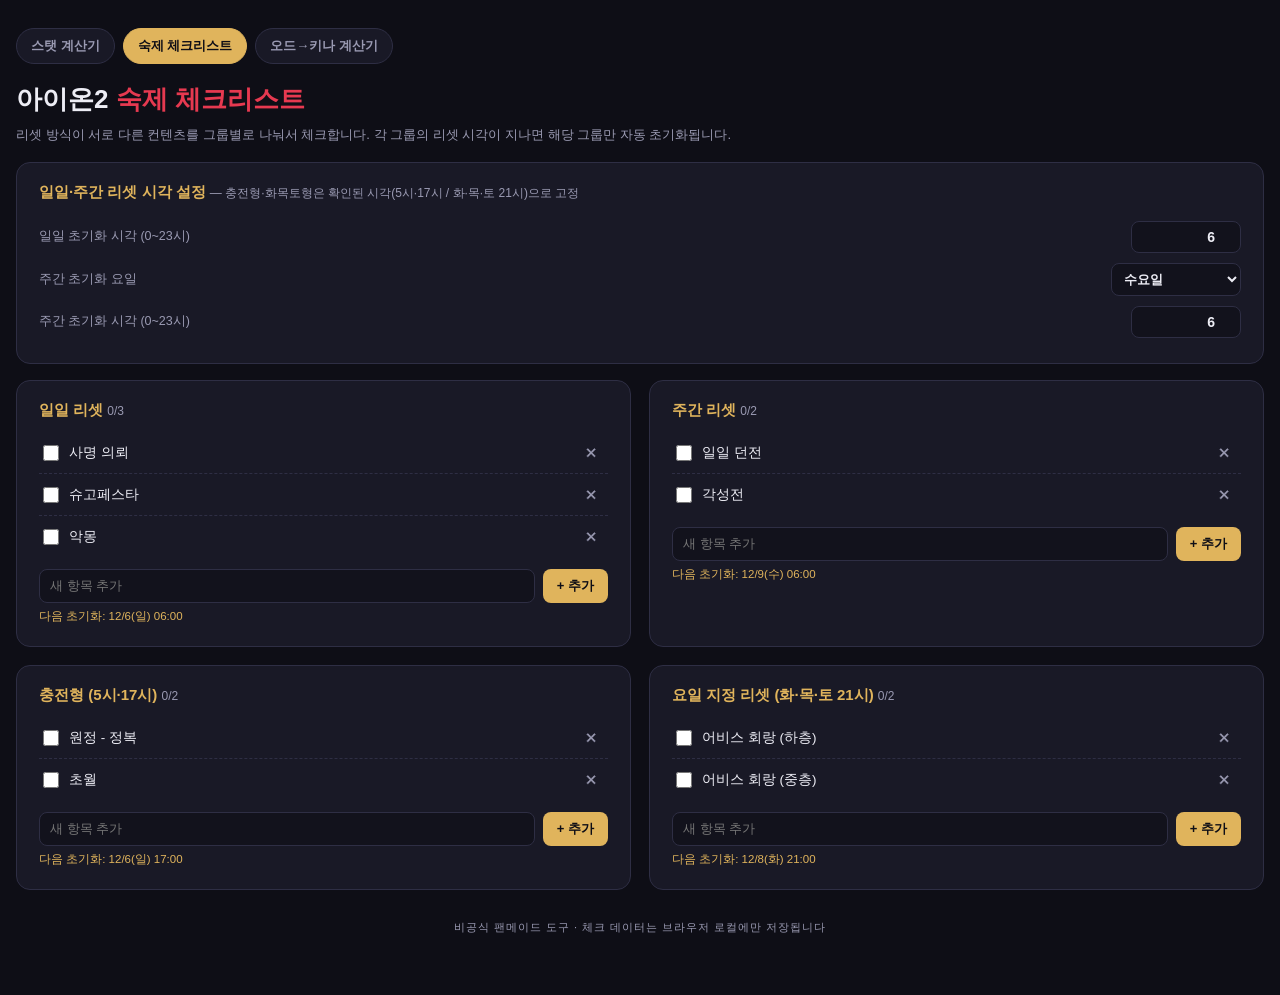
==== checklist.html @ 4ab6c8db "Initial commit: 아이온2 스탯 효율 계산기, 숙제 체크리스트, 오드→키나 계산기 Co-Authored-By: Claude Sonnet 5 <noreply@anthrop" ====
<!DOCTYPE html>
<html lang="ko">
<head>
<meta charset="UTF-8">
<meta name="viewport" content="width=device-width, initial-scale=1.0">
<title>아이온2 숙제 체크리스트</title>
<link rel="stylesheet" href="style.css">
</head>
<body>
<div class="wrap">
  <nav class="topnav">
    <a href="index.html">스탯 계산기</a>
    <a href="checklist.html" class="on">숙제 체크리스트</a>
    <a href="odd-calc.html">오드→키나 계산기</a>
  </nav>

  <header class="head">
    <h1>아이온2 <span>숙제 체크리스트</span></h1>
    <p class="sub">리셋 방식이 서로 다른 컨텐츠를 그룹별로 나눠서 체크합니다. 각 그룹의 리셋 시각이 지나면 해당 그룹만 자동 초기화됩니다.</p>
  </header>

  <div class="card" style="margin-top:16px">
    <h2>일일·주간 리셋 시각 설정 <span style="color:var(--muted);font-weight:400;font-size:12px">— 충전형·화목토형은 확인된 시각(5시·17시 / 화·목·토 21시)으로 고정</span></h2>
    <div class="field"><label>일일 초기화 시각 (0~23시)</label><input type="number" id="dailyHour" value="6" min="0" max="23" step="1"></div>
    <div class="field"><label>주간 초기화 요일</label>
      <select id="weeklyDay">
        <option value="0">일요일</option>
        <option value="1">월요일</option>
        <option value="2">화요일</option>
        <option value="3" selected>수요일</option>
        <option value="4">목요일</option>
        <option value="5">금요일</option>
        <option value="6">토요일</option>
      </select>
    </div>
    <div class="field"><label>주간 초기화 시각 (0~23시)</label><input type="number" id="weeklyHour" value="6" min="0" max="23" step="1"></div>
  </div>

  <div id="groups" class="groups-grid"></div>

  <footer>비공식 팬메이드 도구 · 체크 데이터는 브라우저 로컬에만 저장됩니다</footer>
</div>
<script src="checklist.js"></script>
</body>
</html>
---- style.css ----
:root{
  --bg:#0e0e16; --card:#191926; --card2:#1f1f30; --line:#2e2e44;
  --txt:#ededf5; --muted:#9a9ab2; --red:#e63950; --gold:#e0b45c;
}
*{margin:0;padding:0;box-sizing:border-box}
body{background:var(--bg);font-family:'Malgun Gothic','맑은 고딕',sans-serif;color:var(--txt);min-height:100vh;padding:28px 16px 60px}
.wrap{max-width:1400px;margin:0 auto}
h1{font-size:26px;font-weight:800}
h1 span{color:var(--red)}
.sub{color:var(--muted);font-size:13px;margin-top:8px;line-height:1.6}
.disclaimer{margin-top:16px;background:#241a1e;border:1px solid #4a2530;border-radius:10px;padding:12px 16px;font-size:12.5px;color:#e8b8c2;line-height:1.6}
.disclaimer b{color:#ffd3dc}
.disclaimer-note{display:inline-block;margin-top:6px;font-style:italic;color:var(--muted);font-size:11.5px}
.grid{display:grid;grid-template-columns:1.4fr 1fr;gap:18px;margin-top:20px}
@media(max-width:900px){.grid{grid-template-columns:1fr}}
.card{background:var(--card);border:1px solid var(--line);border-radius:14px;padding:20px 22px}
.card2{background:var(--card2);border:1px solid var(--line);border-radius:14px;padding:20px 22px;align-self:start}
@media(min-width:901px){.card2{position:sticky;top:16px;max-height:calc(100vh - 32px);overflow-y:auto}}
.core-cols{display:grid;grid-template-columns:repeat(3,1fr);gap:0 18px;margin-top:4px}
.core-cols .field{flex-direction:column;align-items:stretch;gap:4px;padding:7px 0}
.core-cols .field input,.core-cols .field select{width:100%;text-align:left}
@media(max-width:1150px){.core-cols{grid-template-columns:1fr 1fr}}
@media(max-width:820px){.core-cols{grid-template-columns:1fr}}
h2{font-size:15px;font-weight:700;color:var(--gold);margin-bottom:14px}
h2.r{color:var(--red)}
.field{display:flex;align-items:center;justify-content:space-between;gap:10px;padding:5px 0}
.field.disabled label,.field.disabled input{opacity:.5}
.field label{font-size:12.5px;color:var(--muted);flex:1;line-height:1.35}
.field input{width:110px;background:#12121c;border:1px solid var(--line);border-radius:8px;color:var(--txt);font-size:14px;font-weight:700;padding:7px 10px;text-align:right;font-family:inherit}
.field input:focus{outline:none;border-color:var(--red)}
.field select{width:130px;background:#12121c;border:1px solid var(--line);border-radius:8px;color:var(--txt);font-size:13px;font-weight:700;padding:7px 8px;font-family:inherit}
.field select:focus{outline:none;border-color:var(--red)}
.sect{margin-top:14px;padding-top:10px;border-top:1px dashed var(--line);font-size:11.5px;color:var(--muted);font-weight:700;letter-spacing:1px}
.sect.muted{color:#6a6a80}
.hint{font-size:11.5px;color:var(--gold);padding:6px 0 2px}
.pockets{display:grid;grid-template-columns:1fr 1fr 1fr;gap:10px;margin-bottom:12px}
.pockets.one{grid-template-columns:1fr}
.pk{background:#15151f;border:1px solid var(--line);border-radius:10px;padding:10px 12px;text-align:center}
.pk.wide{padding:16px 12px}
.pk .n{font-size:11px;color:var(--muted)}
.pk .v{font-size:18px;font-weight:800;color:var(--gold);margin-top:3px}
.pk .v.big{font-size:30px;color:var(--red)}
.mults{display:flex;flex-wrap:wrap;gap:8px;margin-bottom:6px}
.mtag{background:#15151f;border:1px solid var(--line);border-radius:999px;padding:5px 12px;font-size:11.5px;color:var(--muted)}
.mtag b{color:var(--txt)}
.bar-row{display:flex;align-items:center;gap:12px;margin:9px 0}
.bar-name{width:190px;font-size:12.5px;text-align:right;flex-shrink:0;line-height:1.25}
.src-tag{font-size:10px;color:#7fb8a3;font-weight:600}
.slot-grid{display:grid;grid-template-columns:repeat(auto-fill,minmax(240px,1fr));gap:10px;margin-top:6px}
.slot-card{background:#15151f;border:1px solid var(--line);border-radius:10px;padding:12px 14px}
.slot-card .sn{font-size:12px;font-weight:700;color:var(--gold);margin-bottom:8px}
.slot-row{display:flex;flex-wrap:wrap;align-items:center;gap:4px;margin-bottom:6px}
.slot-row:last-child{margin-bottom:0}
.slot-label{font-size:10.5px;color:var(--muted);width:32px;flex-shrink:0}
.slot-opt{display:inline-block;font-size:11.5px;color:var(--muted);background:#1c1c2a;border:1px solid var(--line);border-radius:999px;padding:3px 9px;margin:0 4px 4px 0}
.slot-opt.best{color:#0e0e16;background:var(--gold);border-color:var(--gold);font-weight:700}
.slot-opt.unverified{border-style:dashed;color:#8a8a9c;cursor:help}
.bar-track{flex:1;height:26px;background:#15151f;border-radius:6px;position:relative;overflow:hidden}
.bar-fill{height:100%;border-radius:6px;display:flex;align-items:center;justify-content:flex-end;padding-right:9px;font-size:12px;font-weight:700;min-width:2px;transition:width .25s}
.bar-val{position:absolute;top:0;height:100%;display:flex;align-items:center;font-size:12px;font-weight:700;color:var(--gold);padding-left:8px}
.divider{border-top:1px dashed var(--line);margin:12px 0}
.note{font-size:11px;color:var(--muted);line-height:1.7;margin-top:14px}
.warn{color:var(--red);font-size:12px;margin-top:8px;display:none}
.combat-toggle{background:#15151f;border:1px solid var(--line);border-radius:10px;padding:8px 12px;margin-bottom:4px}
.combat-toggle label{color:var(--gold);font-weight:700}
.combat-toggle select{width:150px}
.changelog{list-style:none}
.changelog li{font-size:12px;color:var(--muted);line-height:1.7;padding:7px 0;border-bottom:1px dashed var(--line)}
.changelog li:last-child{border-bottom:none}
.changelog .cd{display:inline-block;color:var(--gold);font-weight:700;font-size:11px;margin-right:8px;min-width:78px}
footer{text-align:center;color:var(--muted);font-size:11px;margin-top:30px;letter-spacing:1px}
.topnav{display:flex;gap:8px;margin-bottom:18px}
.topnav a{color:var(--muted);text-decoration:none;font-size:13px;font-weight:700;padding:8px 14px;border-radius:999px;border:1px solid var(--line);background:var(--card)}
.topnav a.on{color:#0e0e16;background:var(--gold);border-color:var(--gold)}
.progress-tag{font-size:12px;color:var(--muted);font-weight:400}
.task-list{display:flex;flex-direction:column;gap:2px;margin-top:4px}
.task-row{display:flex;align-items:center;justify-content:space-between;gap:8px;padding:8px 4px;border-bottom:1px dashed var(--line)}
.task-row:last-child{border-bottom:none}
.task-check{display:flex;align-items:center;gap:10px;font-size:13.5px;cursor:pointer;flex:1}
.task-check input{width:16px;height:16px;accent-color:var(--gold);flex-shrink:0}
.task-row.done .task-check span{color:var(--muted);text-decoration:line-through}
.task-del{background:none;border:none;color:var(--muted);cursor:pointer;font-size:13px;padding:4px 6px;border-radius:6px}
.task-del:hover{color:var(--red);background:#241a1e}
.add-row{display:flex;gap:8px;margin-top:12px}
.add-row input{flex:1;background:#12121c;border:1px solid var(--line);border-radius:8px;color:var(--txt);font-size:13px;padding:8px 10px;font-family:inherit}
.add-row input:focus{outline:none;border-color:var(--red)}
.add-row button{background:var(--gold);color:#0e0e16;border:none;border-radius:8px;padding:8px 14px;font-size:13px;font-weight:700;cursor:pointer;white-space:nowrap}
.add-row button:hover{opacity:.9}
.groups-grid{display:grid;grid-template-columns:1fr 1fr;gap:18px;margin-top:16px}
@media(max-width:800px){.groups-grid{grid-template-columns:1fr}}
.odd-table{width:100%;border-collapse:collapse;font-size:12.5px;white-space:nowrap}
.odd-table th{text-align:left;color:var(--gold);font-weight:700;padding:8px 10px;border-bottom:1px solid var(--line);font-size:11.5px}
.odd-table td{padding:7px 10px;border-bottom:1px dashed var(--line);color:var(--txt)}
.odd-table tbody tr:hover{background:#1c1c2a}
.odd-nick{color:var(--muted);font-size:11px}
.odd-eff{color:var(--gold);font-weight:700}
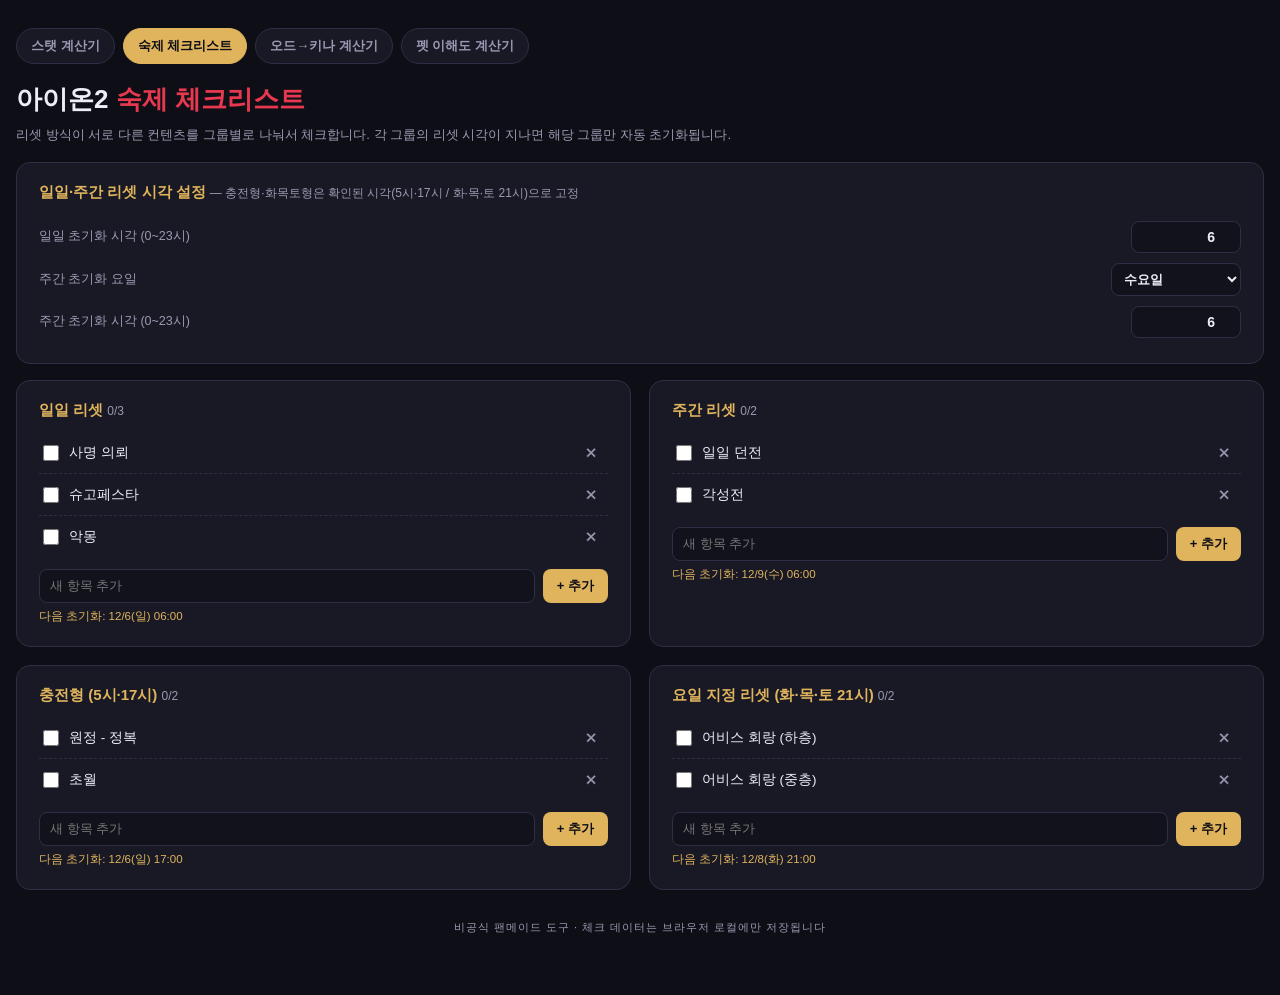
==== commit a6bd33e7: "펫 종족 이해도 계산기 페이지 추가 NC 공식 확률정보(probability.plaync.com/aion2) "펫 종족 이해도" 표 원문을 기반으로, 종족·슬롯·레벨별 원하는 옵션" ====
--- a/checklist.html
+++ b/checklist.html
@@ -12,6 +12,7 @@
     <a href="index.html">스탯 계산기</a>
     <a href="checklist.html" class="on">숙제 체크리스트</a>
     <a href="odd-calc.html">오드→키나 계산기</a>
+    <a href="pet-calc.html">펫 이해도 계산기</a>
   </nav>
 
   <header class="head">
--- a/style.css
+++ b/style.css
@@ -94,3 +94,11 @@
 .odd-table tbody tr:hover{background:#1c1c2a}
 .odd-nick{color:var(--muted);font-size:11px}
 .odd-eff{color:var(--gold);font-weight:700}
+.grade-tag{display:inline-block;font-size:10.5px;font-weight:700;padding:2px 8px;border-radius:999px;background:#15151f;border:1px solid var(--line)}
+.grade-tag.g-n{color:#9a9ab2}
+.grade-tag.g-r{color:#6fb3e0;border-color:#2a4a63}
+.grade-tag.g-l{color:#b98ee6;border-color:#453260}
+.grade-tag.g-u{color:var(--gold);border-color:#5a4726}
+.grade-tag.g-h{color:var(--red);border-color:#5a2530;font-weight:800}
+.target-row{background:#20202e}
+.target-row td:first-child{border-left:2px solid var(--gold)}
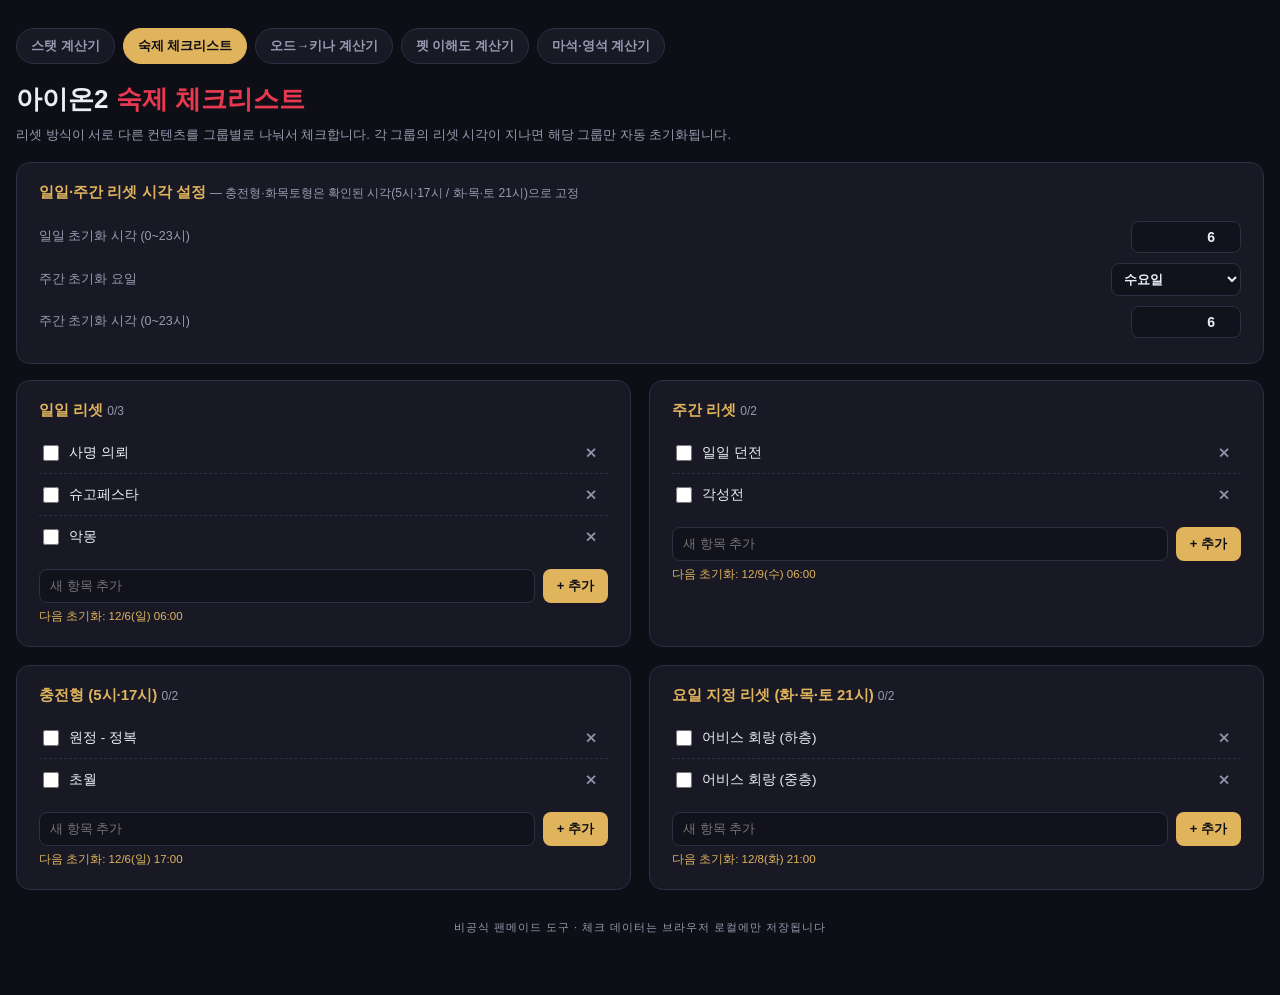
==== commit e222dc6d: "마석·영석 계산기 페이지 추가 NC 공식 확률정보(probability.plaync.com/aion2) "마석/영석 확률" 표 원문을 기반으로, 마석/영석 12종(하급~상급 x 마" ====
--- a/checklist.html
+++ b/checklist.html
@@ -13,6 +13,7 @@
     <a href="checklist.html" class="on">숙제 체크리스트</a>
     <a href="odd-calc.html">오드→키나 계산기</a>
     <a href="pet-calc.html">펫 이해도 계산기</a>
+    <a href="manastone-calc.html">마석·영석 계산기</a>
   </nav>
 
   <header class="head">
--- a/style.css
+++ b/style.css
@@ -102,3 +102,8 @@
 .grade-tag.g-h{color:var(--red);border-color:#5a2530;font-weight:800}
 .target-row{background:#20202e}
 .target-row td:first-child{border-left:2px solid var(--gold)}
+.cost-grid{display:grid;grid-template-columns:repeat(auto-fill,minmax(78px,1fr));gap:8px;margin-top:8px}
+.cost-cell{background:#15151f;border:1px solid var(--line);border-radius:8px;padding:6px 8px;text-align:center}
+.cost-cell label{display:block;font-size:10px;color:var(--muted);margin-bottom:4px}
+.cost-cell input{width:100%;background:#12121c;border:1px solid var(--line);border-radius:6px;color:var(--gold);font-size:13px;font-weight:700;padding:5px 4px;text-align:center;font-family:inherit}
+.cost-cell input:focus{outline:none;border-color:var(--gold)}
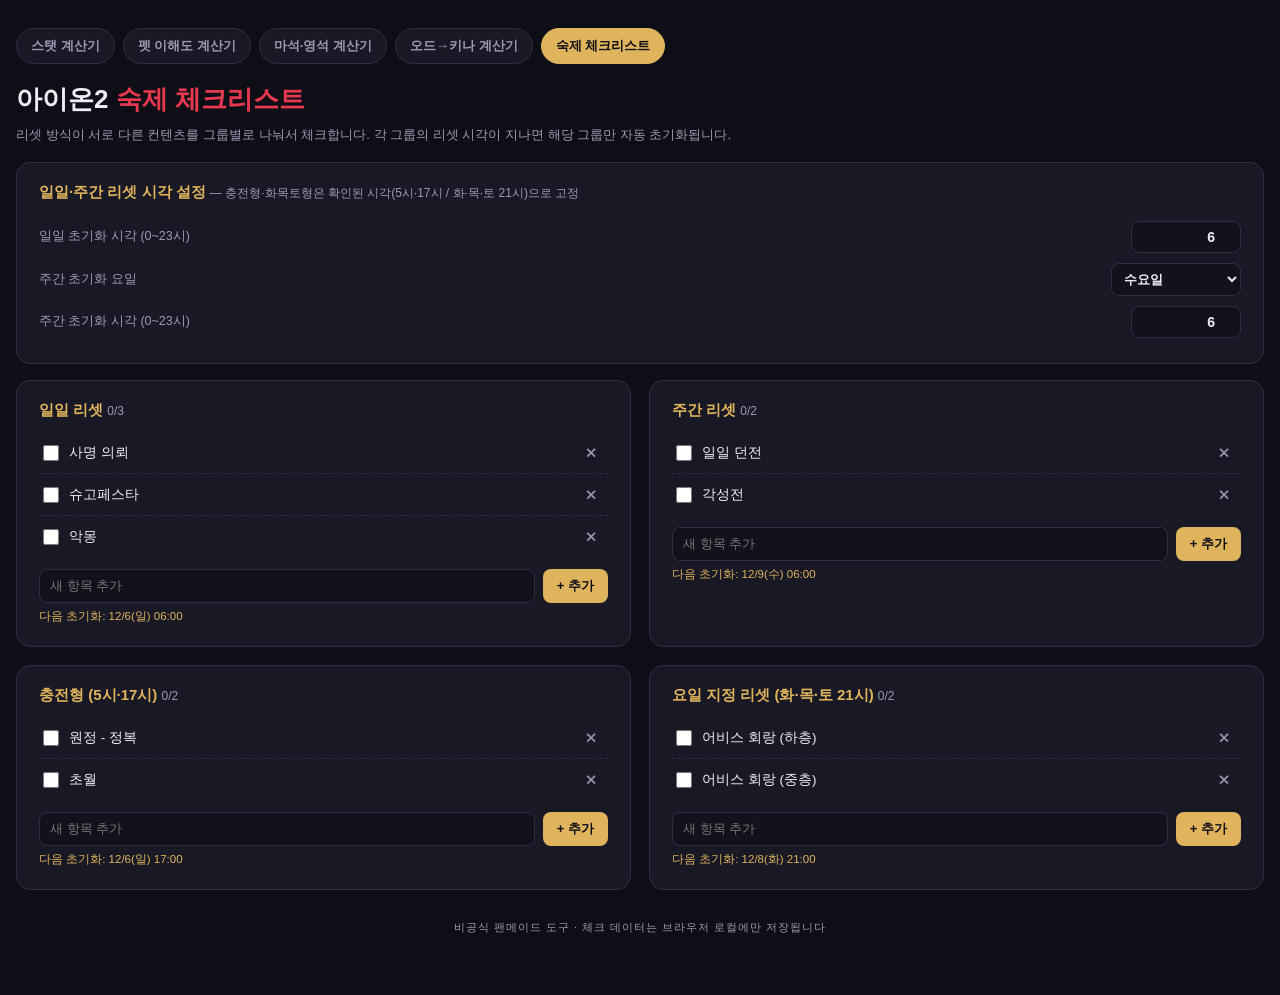
==== commit da6dbb47: "네비게이션 메뉴 순서 변경 스탯계산 > 펫이해도 > 마석·영석 > 오드→키나 > 숙제 순으로 5개 페이지 전부 통일.  Co-Authored-By: Claude Sonnet 5 <" ====
--- a/checklist.html
+++ b/checklist.html
@@ -10,10 +10,10 @@
 <div class="wrap">
   <nav class="topnav">
     <a href="index.html">스탯 계산기</a>
-    <a href="checklist.html" class="on">숙제 체크리스트</a>
-    <a href="odd-calc.html">오드→키나 계산기</a>
     <a href="pet-calc.html">펫 이해도 계산기</a>
     <a href="manastone-calc.html">마석·영석 계산기</a>
+    <a href="odd-calc.html">오드→키나 계산기</a>
+    <a href="checklist.html" class="on">숙제 체크리스트</a>
   </nav>
 
   <header class="head">
--- a/style.css
+++ b/style.css
@@ -107,3 +107,9 @@
 .cost-cell label{display:block;font-size:10px;color:var(--muted);margin-bottom:4px}
 .cost-cell input{width:100%;background:#12121c;border:1px solid var(--line);border-radius:6px;color:var(--gold);font-size:13px;font-weight:700;padding:5px 4px;text-align:center;font-family:inherit}
 .cost-cell input:focus{outline:none;border-color:var(--gold)}
+.targetCheckList{max-height:150px;min-width:230px;overflow-y:auto;border:1px solid var(--line);border-radius:8px;padding:6px 8px;background:#12121c}
+.cl-grade{font-size:10px;font-weight:700;color:var(--gold);letter-spacing:.5px;margin:6px 0 3px}
+.cl-grade:first-child{margin-top:0}
+.targetCheckList label.cl-item{display:block;font-size:12px;color:var(--txt);padding:2px 0;cursor:pointer;white-space:nowrap}
+.targetCheckList label.cl-item:hover{color:var(--gold)}
+.targetCheckList input[type=checkbox]{margin-right:5px;vertical-align:middle}
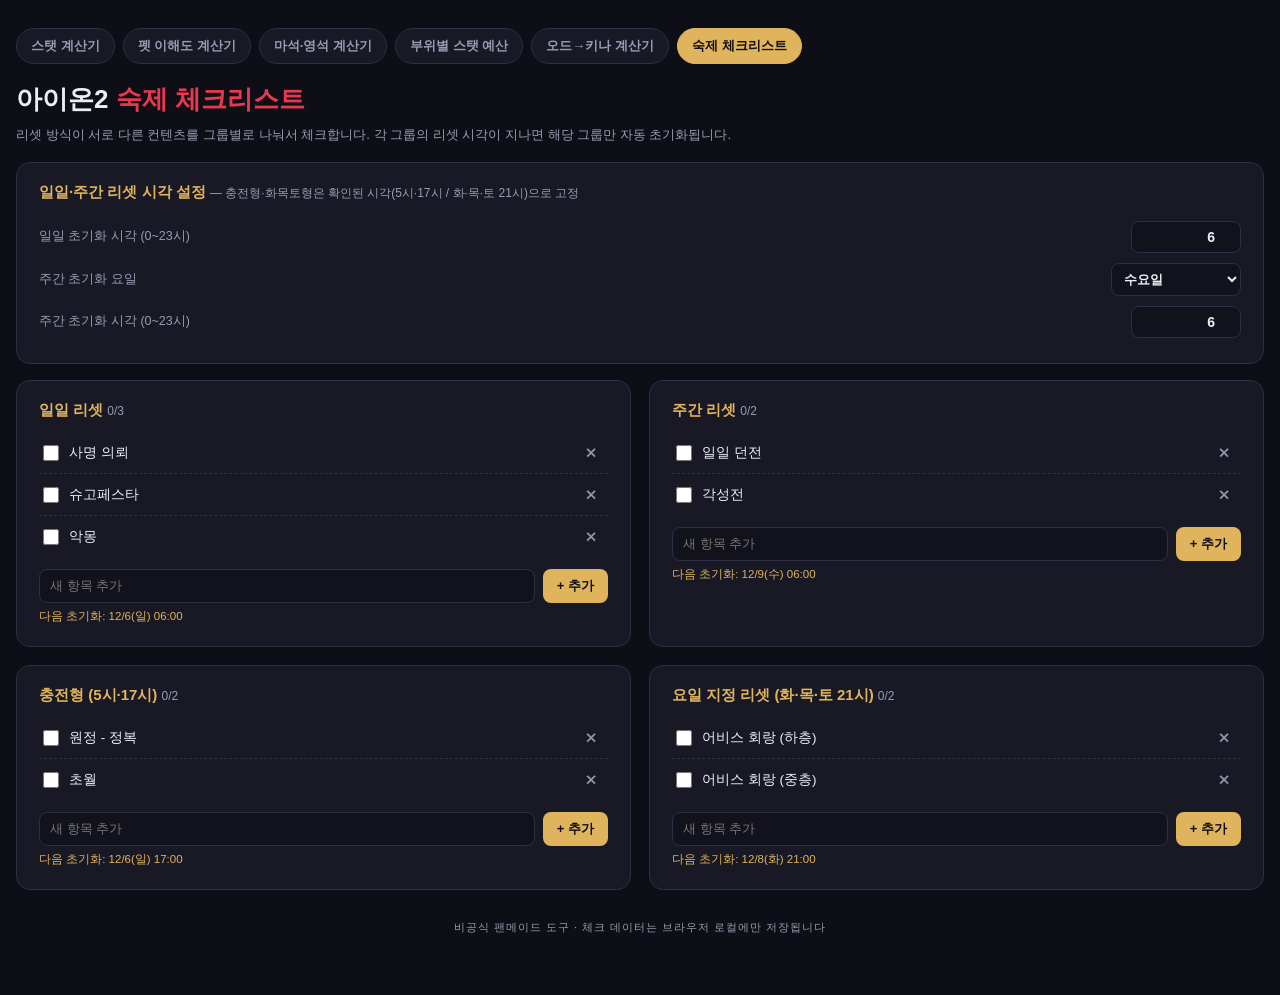
==== commit 1a0ccc18: ""부위별 스탯 예산" 페이지 추가 — 마석/영석 + 영혼각인 + 펫이해도 합산 계산기 철벽·재생·막기·회피·명중·치명타 저항 6개 방어 스탯을 장비 14부위(무기/투구/상의/ 하의" ====
--- a/checklist.html
+++ b/checklist.html
@@ -12,6 +12,7 @@
     <a href="index.html">스탯 계산기</a>
     <a href="pet-calc.html">펫 이해도 계산기</a>
     <a href="manastone-calc.html">마석·영석 계산기</a>
+    <a href="gear-budget.html">부위별 스탯 예산</a>
     <a href="odd-calc.html">오드→키나 계산기</a>
     <a href="checklist.html" class="on">숙제 체크리스트</a>
   </nav>
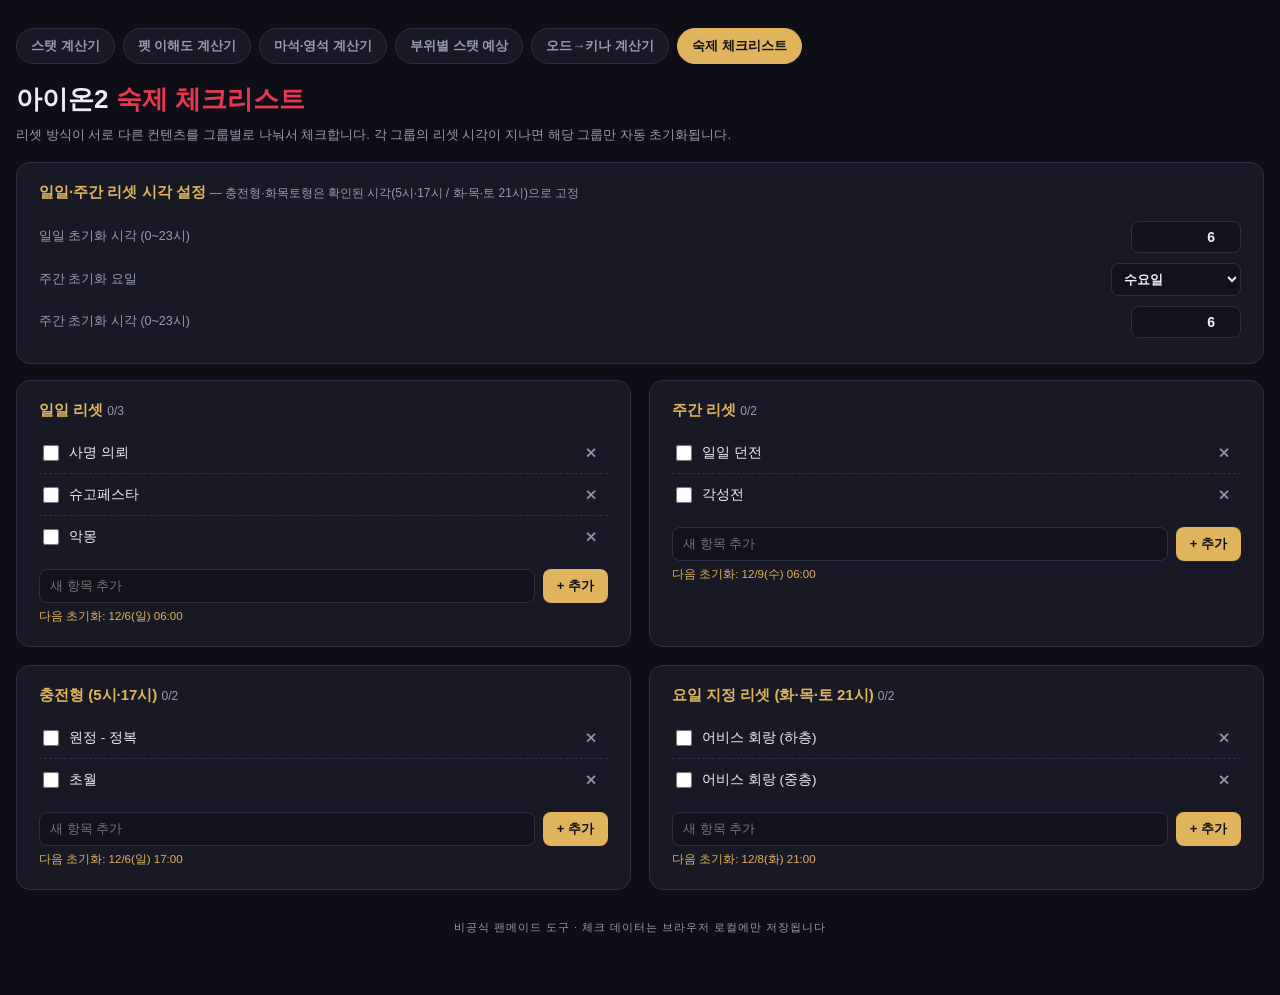
==== commit 85f58a54: ""부위별 스탯 예산" 페이지명을 "부위별 스탯 예상"으로 수정 이 페이지는 실제로 자원을 배분하는 예산 개념이 아니라, 등급·수치를 가정했을 때 얼마나 나올지 예상치를 더하는 도구" ====
--- a/checklist.html
+++ b/checklist.html
@@ -12,7 +12,7 @@
     <a href="index.html">스탯 계산기</a>
     <a href="pet-calc.html">펫 이해도 계산기</a>
     <a href="manastone-calc.html">마석·영석 계산기</a>
-    <a href="gear-budget.html">부위별 스탯 예산</a>
+    <a href="gear-budget.html">부위별 스탯 예상</a>
     <a href="odd-calc.html">오드→키나 계산기</a>
     <a href="checklist.html" class="on">숙제 체크리스트</a>
   </nav>
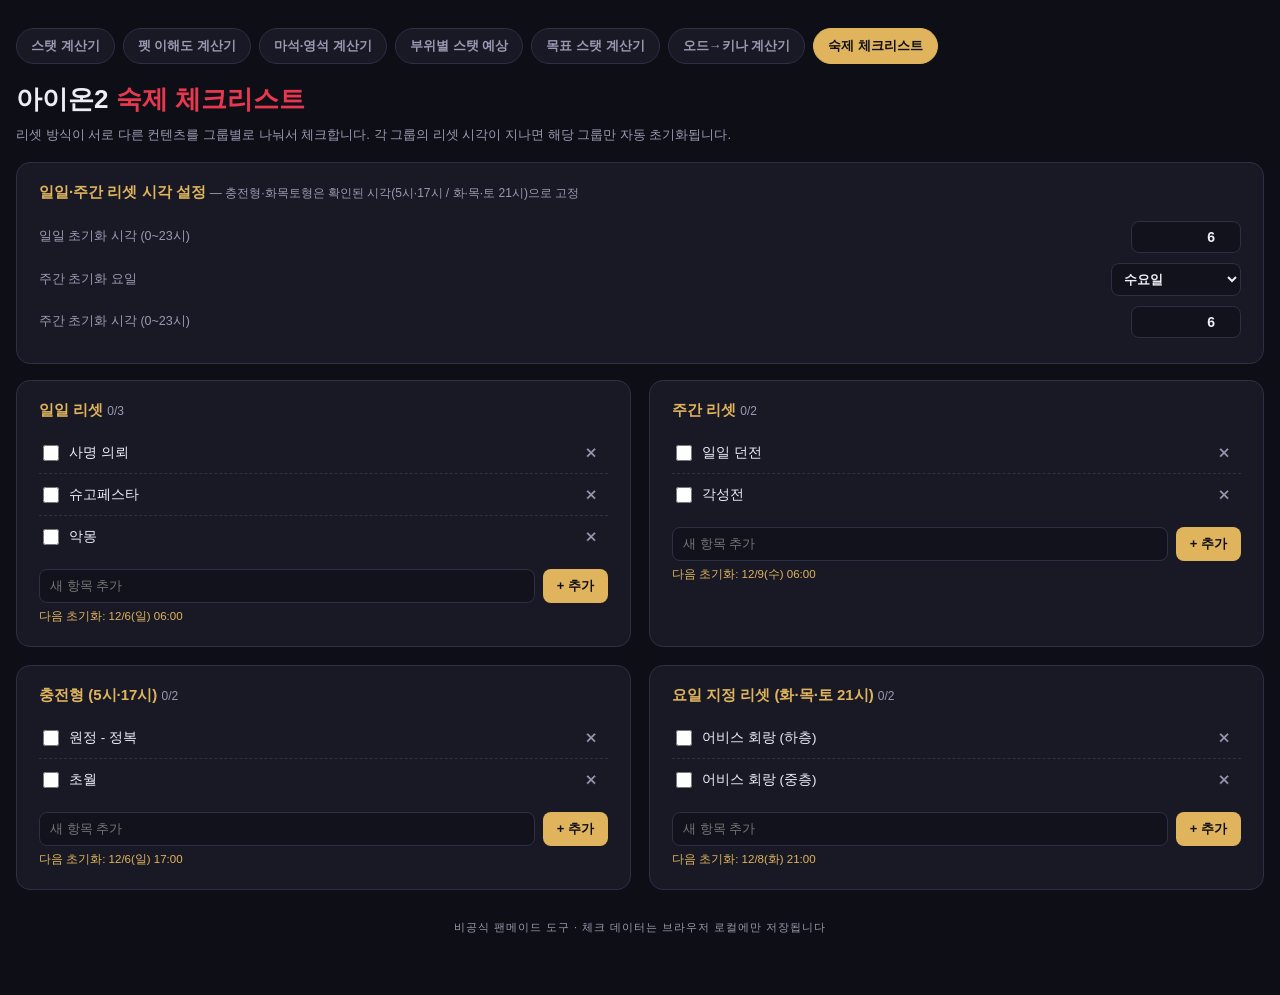
==== commit 341f1c46: "feat: "목표 수치 달성 경로"를 별도 페이지(목표 스탯 계산기)로 분리 한 페이지(부위별 스탯 예상)에 장비 전체 요약 + 목표 경로 계산기가 같이 있어서 이해하기 어렵다는 " ====
--- a/checklist.html
+++ b/checklist.html
@@ -13,6 +13,7 @@
     <a href="pet-calc.html">펫 이해도 계산기</a>
     <a href="manastone-calc.html">마석·영석 계산기</a>
     <a href="gear-budget.html">부위별 스탯 예상</a>
+    <a href="goal-calc.html">목표 스탯 계산기</a>
     <a href="odd-calc.html">오드→키나 계산기</a>
     <a href="checklist.html" class="on">숙제 체크리스트</a>
   </nav>
--- a/style.css
+++ b/style.css
@@ -113,3 +113,28 @@
 .targetCheckList label.cl-item{display:block;font-size:12px;color:var(--txt);padding:2px 0;cursor:pointer;white-space:nowrap}
 .targetCheckList label.cl-item:hover{color:var(--gold)}
 .targetCheckList input[type=checkbox]{margin-right:5px;vertical-align:middle}
+.gear-part-toolbar{display:flex;gap:8px;margin:16px 0 10px}
+.gear-part-toolbar button{background:#15151f;border:1px solid var(--line);color:var(--txt);border-radius:8px;padding:7px 14px;font-size:12.5px;font-weight:700;cursor:pointer;font-family:inherit}
+.gear-part-toolbar button:hover{border-color:var(--gold);color:var(--gold)}
+.gear-part-grid{display:grid;grid-template-columns:repeat(auto-fill,minmax(360px,1fr));gap:14px;align-items:start}
+.gear-part{padding:0;overflow:hidden}
+.gear-part summary{list-style:none;cursor:pointer;padding:16px 20px;display:flex;align-items:center;justify-content:space-between;gap:10px}
+.gear-part summary::-webkit-details-marker{display:none}
+.gear-part summary::before{content:'▸';color:var(--muted);font-size:11px;margin-right:8px;flex-shrink:0}
+.gear-part[open] summary::before{content:'▾';color:var(--gold)}
+.gear-part-name{font-size:15px;font-weight:700;color:var(--gold);flex-shrink:0}
+.gear-part-badge{font-size:11px;color:var(--muted);text-align:right;overflow:hidden;text-overflow:ellipsis;white-space:nowrap}
+.gear-part>.field,.gear-part>.sect,.gear-part>[id^="manaRows-"],.gear-part>[id^="engraveGrid-"]{margin-left:20px;margin-right:20px}
+.gear-part>.sect{margin-top:14px}
+.gear-part>[id^="engraveGrid-"]{margin-bottom:20px}
+.engrave-cat-label{font-size:10.5px;color:var(--gold);font-weight:700;letter-spacing:.5px;margin:12px 0 6px}
+.engrave-cat-label:first-child{margin-top:0}
+
+.tabbar{display:flex;gap:6px;margin-bottom:16px}
+.tab-btn{background:#15151f;border:1px solid var(--line);color:var(--muted);border-radius:10px 10px 0 0;padding:10px 22px;font-size:13.5px;font-weight:700;cursor:pointer;font-family:inherit}
+.tab-btn[aria-selected="true"]{background:var(--card);border-color:var(--gold);border-bottom-color:var(--card);color:var(--gold)}
+.tab-btn:not([aria-selected="true"]):hover{color:var(--txt)}
+
+.cat-row td{background:#15151f;color:var(--gold);font-size:11px;font-weight:700;letter-spacing:.5px;padding:6px 10px}
+.show-all-toggle{display:inline-flex;align-items:center;gap:6px;font-size:12px;color:var(--muted);cursor:pointer;margin-bottom:8px}
+.show-all-toggle input{cursor:pointer}
